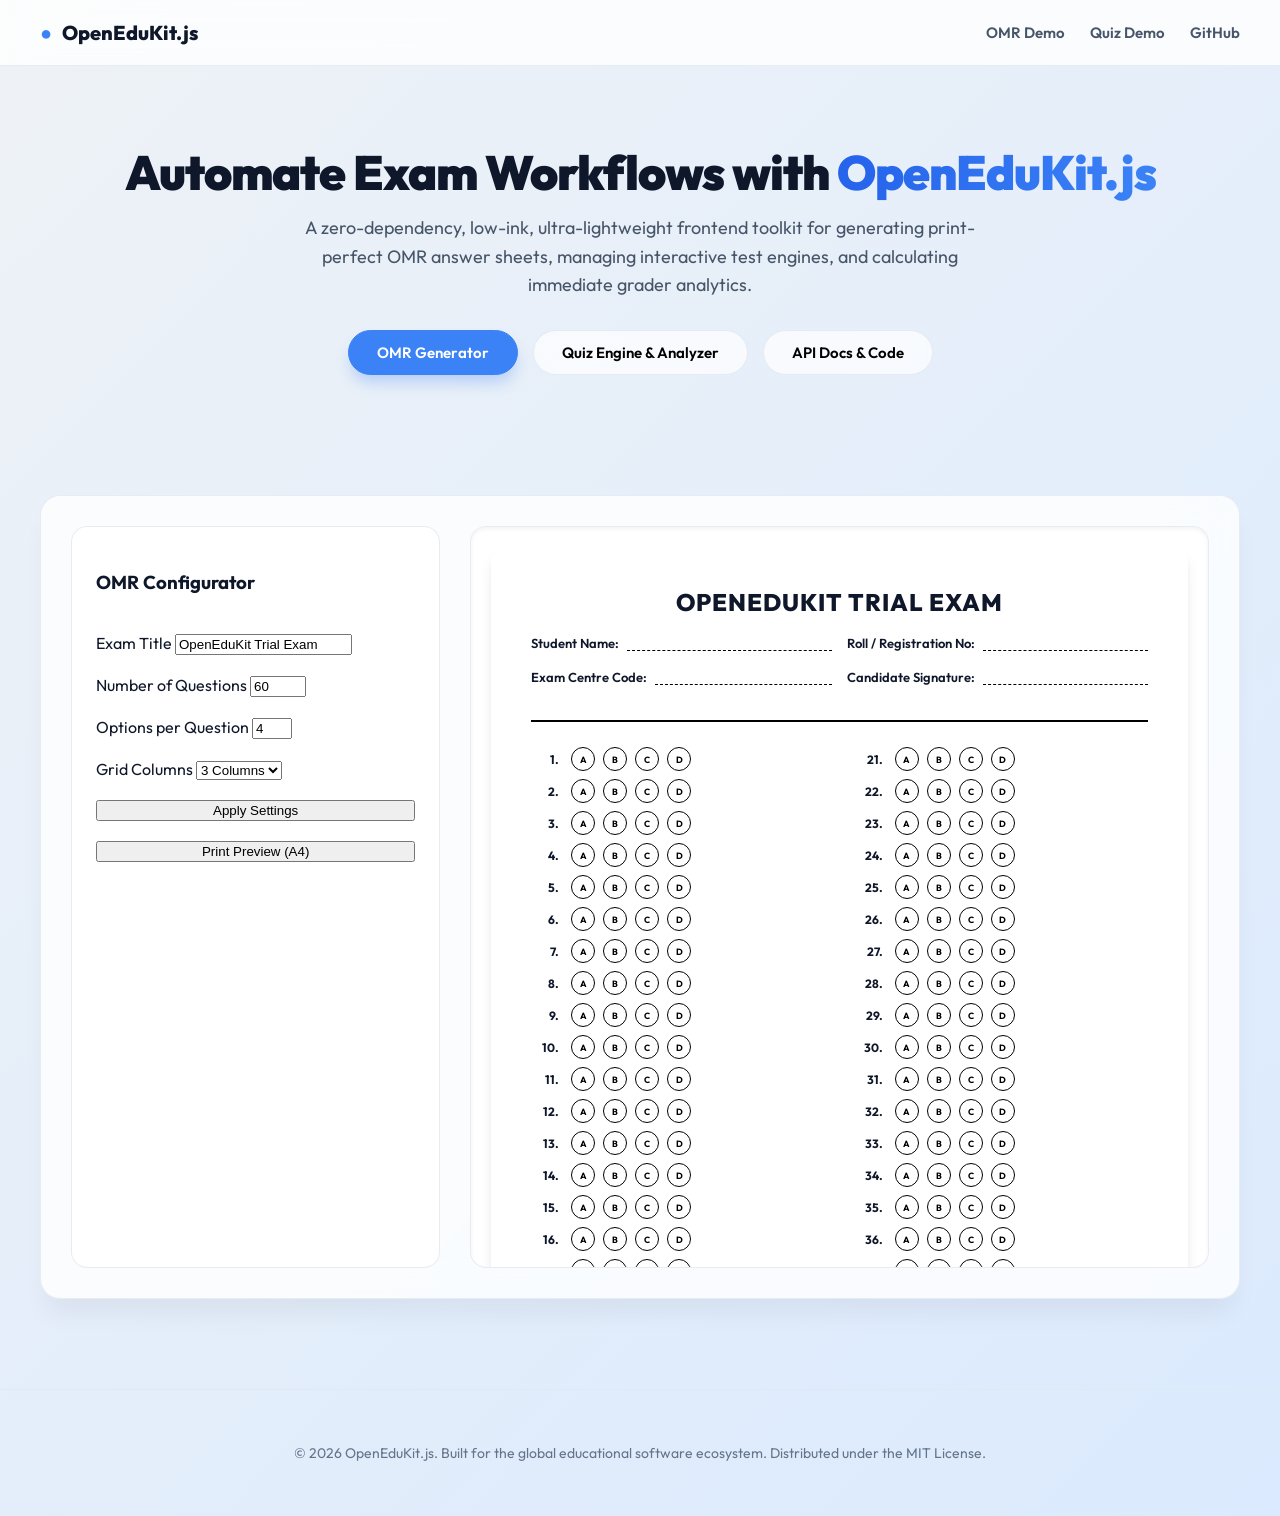
==== docs/index.html @ efcf2f83 "feat: Initial release of OpenEduKit modules and documentation" ====
<!DOCTYPE html>
<html lang="en">
<head>
  <meta charset="UTF-8">
  <meta name="viewport" content="width=device-width, initial-scale=1.0">
  <title>OpenEduKit.js - Lightweight Educational Exam Utilities</title>
  
  <!-- Fonts -->
  <link rel="preconnect" href="https://fonts.googleapis.com">
  <link rel="preconnect" href="https://fonts.gstatic.com" crossorigin>
  <link href="https://fonts.googleapis.com/css2?family=Outfit:wght@400;500;600;700;800;900&family=Fira+Code:wght@400;500&display=swap" rel="stylesheet">
  
  <!-- Import library CSS -->
  <link rel="stylesheet" href="../src/openedukit.css">
  
  <style>
    :root {
      --brand-primary: #3b82f6;
      --brand-dark: #0f172a;
      --brand-light: #f8fafc;
      --card-bg: rgba(255, 255, 255, 0.8);
      --glass-border: rgba(226, 232, 240, 0.8);
    }
    
    body {
      font-family: 'Outfit', sans-serif;
      margin: 0;
      padding: 0;
      background: linear-gradient(135deg, #eef2f6 0%, #dbeafe 100%);
      color: var(--brand-dark);
      min-height: 100vh;
    }
    
    /* Top Navbar */
    .navbar {
      display: flex;
      justify-content: space-between;
      align-items: center;
      padding: 20px 40px;
      background: rgba(255, 255, 255, 0.8);
      backdrop-filter: blur(12px);
      border-bottom: 1px solid var(--glass-border);
      position: sticky;
      top: 0;
      z-index: 100;
    }
    
    .nav-logo {
      font-size: 20px;
      font-weight: 800;
      color: var(--brand-dark);
      display: flex;
      align-items: center;
      gap: 10px;
    }
    
    .nav-logo span {
      color: var(--brand-primary);
    }
    
    .nav-links {
      display: flex;
      gap: 25px;
    }
    
    .nav-link {
      text-decoration: none;
      color: #475569;
      font-weight: 600;
      font-size: 15px;
      transition: color 0.2s;
    }
    
    .nav-link:hover {
      color: var(--brand-primary);
    }
    
    /* Main Layout */
    .container {
      max-width: 1200px;
      margin: 0 auto;
      padding: 40px 20px;
    }
    
    /* Hero Section */
    .hero {
      text-align: center;
      margin-bottom: 50px;
      padding: 40px 0;
    }
    
    .hero h1 {
      font-size: 48px;
      font-weight: 900;
      letter-spacing: -1px;
      margin: 0 0 15px 0;
      line-height: 1.1;
    }
    
    .hero h1 span {
      background: linear-gradient(to right, #2563eb, #3b82f6);
      -webkit-background-clip: text;
      -webkit-text-fill-color: transparent;
    }
    
    .hero p {
      font-size: 18px;
      color: #475569;
      max-width: 700px;
      margin: 0 auto 30px auto;
      line-height: 1.6;
    }
    
    /* Tabs Layout */
    .tabs {
      display: flex;
      justify-content: center;
      gap: 15px;
      margin-bottom: 30px;
    }
    
    .tab-btn {
      padding: 12px 28px;
      border: 1px solid var(--glass-border);
      background: rgba(255, 255, 255, 0.7);
      border-radius: 30px;
      font-weight: 600;
      font-size: 15px;
      font-family: inherit;
      cursor: pointer;
      transition: all 0.25s ease;
      backdrop-filter: blur(8px);
    }
    
    .tab-btn.active {
      background-color: var(--brand-primary);
      color: white;
      border-color: var(--brand-primary);
      box-shadow: 0 10px 15px -3px rgba(59, 130, 246, 0.3);
    }
    
    /* Playground Panels */
    .panel {
      display: none;
      background: var(--card-bg);
      backdrop-filter: blur(16px);
      border: 1px solid var(--glass-border);
      border-radius: 20px;
      padding: 30px;
      box-shadow: 0 20px 25px -5px rgba(0,0,0,0.05);
    }
    
    .panel.active {
      display: block;
    }
    
    /* Custom controls for Playground */
    .playground-grid {
      display: grid;
      grid-template-columns: 1fr 2fr;
      gap: 30px;
    }
    
    @media (max-width: 768px) {
      .playground-grid {
        grid-template-columns: 1fr;
      }
    }
    
    .settings-col {
      background: rgba(255, 255, 255, 0.9);
      padding: 24px;
      border-radius: 16px;
      border: 1px solid var(--glass-border);
      display: flex;
      flex-direction: column;
      gap: 20px;
    }
    
    .display-col {
      background: #ffffff;
      border-radius: 16px;
      border: 1px solid var(--glass-border);
      padding: 20px;
      overflow-y: auto;
      max-height: 700px;
      box-shadow: inset 0 2px 4px 0 rgba(0,0,0,0.05);
    }
    
    .code-block {
      background: #0f172a;
      color: #f8fafc;
      padding: 20px;
      border-radius: 12px;
      font-family: 'Fira Code', monospace;
      font-size: 13px;
      overflow-x: auto;
      line-height: 1.5;
      margin: 15px 0 0 0;
    }

    .footer {
      text-align: center;
      padding: 40px 0;
      color: #64748b;
      font-size: 14px;
      margin-top: 50px;
      border-top: 1px solid var(--glass-border);
    }
  </style>
</head>
<body>

  <!-- Navbar -->
  <header class="navbar">
    <div class="nav-logo">
      <span>●</span> OpenEduKit.js
    </div>
    <nav class="nav-links">
      <a href="../examples/01-omr-generator.html" class="nav-link">OMR Demo</a>
      <a href="../examples/02-quiz-module.html" class="nav-link">Quiz Demo</a>
      <a href="https://github.com" class="nav-link" target="_blank">GitHub</a>
    </nav>
  </header>

  <main class="container">
    
    <!-- Hero -->
    <section class="hero">
      <h1>Automate Exam Workflows with <span>OpenEduKit.js</span></h1>
      <p>A zero-dependency, low-ink, ultra-lightweight frontend toolkit for generating print-perfect OMR answer sheets, managing interactive test engines, and calculating immediate grader analytics.</p>
      
      <!-- Tabs to switch playground -->
      <div class="tabs">
        <button class="tab-btn active" onclick="switchTab('omr')">OMR Generator</button>
        <button class="tab-btn" onclick="switchTab('quiz')">Quiz Engine & Analyzer</button>
        <button class="tab-btn" onclick="switchTab('docs')">API Docs & Code</button>
      </div>
    </section>

    <!-- Panel 1: OMR Generator Playground -->
    <section id="panel-omr" class="panel active">
      <div class="playground-grid">
        <div class="settings-col">
          <h3>OMR Configurator</h3>
          
          <div class="form-group">
            <label for="p-title">Exam Title</label>
            <input type="text" id="p-title" value="OpenEduKit Trial Exam">
          </div>
          
          <div class="form-group">
            <label for="p-qs">Number of Questions</label>
            <input type="number" id="p-qs" value="60" min="5" max="150">
          </div>
          
          <div class="form-group">
            <label for="p-opts">Options per Question</label>
            <input type="number" id="p-opts" value="4" min="2" max="6">
          </div>

          <div class="form-group">
            <label for="p-cols">Grid Columns</label>
            <select id="p-cols">
              <option value="2">2 Columns</option>
              <option value="3" selected>3 Columns</option>
              <option value="4">4 Columns</option>
            </select>
          </div>

          <button class="action-btn" onclick="buildPlaygroundOMR()">Apply Settings</button>
          <button class="action-btn secondary" onclick="window.print()">Print Preview (A4)</button>
        </div>

        <div class="display-col" id="playground-omr-output">
          <!-- OMR sheet gets rendered here -->
        </div>
      </div>
    </section>

    <!-- Panel 2: Quiz Engine & Analyzer Playground -->
    <section id="panel-quiz" class="panel">
      <div class="playground-grid">
        <div class="settings-col">
          <h3>Active Test Engine</h3>
          <p style="font-size: 13px; color: var(--text-secondary); margin: 0;">
            This panel shows the interactive screen quiz. Answer all questions to see the integrated performance summary and scorecard calculations in real-time.
          </p>
          <button class="action-btn" onclick="resetPlaygroundQuiz()">Restart Quiz</button>
        </div>

        <div class="display-col">
          <div id="playground-quiz-output"></div>
          <div id="playground-analyzer-output" style="display: none;"></div>
        </div>
      </div>
    </section>

    <!-- Panel 3: API Docs & Code Documentation -->
    <section id="panel-docs" class="panel">
      <h2>Integration Documentation</h2>
      <p>Integrate <strong>OpenEduKit.js</strong> directly into your HTML pages with simple script source tags:</p>

      <h3>1. Dynamic OMR Sheet Generator API</h3>
      <pre class="code-block">
// Initialize OMR generation
OpenEduKit.generateOMR({
  containerId: 'omr-container',
  title: 'FINAL TERM BIOLOGY EXAM',
  totalQuestions: 90,
  optionsPerQuestion: 4,
  columns: 3,
  interactive: true
});
      </pre>

      <h3>2. JSON-Driven Quiz Module API</h3>
      <pre class="code-block">
// Setup interactive digital quiz
const engine = new OpenEduKit.QuizEngine({
  containerId: 'quiz-container',
  quizData: {
    quizTitle: "Science Exam",
    questions: [
      { id: 1, questionText: "Water formula?", options: ["H2O", "CO2"], correctAnswerIndex: 0 }
    ]
  },
  onComplete: (responses) => {
    console.log("Responses submitted:", responses);
  }
});
engine.init();
      </pre>

      <h3>3. Scorecard & Response Analyzer API</h3>
      <pre class="code-block">
// Grade responses and display reports
const report = OpenEduKit.analyzeExam(questionsList, studentResponses);
console.log(report.percentage); // e.g. 85.5

// Render report scorecard to dashboard
OpenEduKit.renderReportHTML('report-container', report);
      </pre>
    </section>

  </main>

  <footer class="footer">
    <p>© 2026 OpenEduKit.js. Built for the global educational software ecosystem. Distributed under the MIT License.</p>
  </footer>

  <!-- Load library scripts -->
  <script src="../src/omr-generator.js"></script>
  <script src="../src/quiz-engine.js"></script>
  <script src="../src/exam-analyzer.js"></script>
  
  <!-- Load Demo Controller -->
  <script src="demo.js"></script>

</body>
</html>
---- src/openedukit.css ----
/* 
  OpenEduKit.css - Modern Design System for Digital Quizzes and Low-Ink Print OMR Sheets
  Author: OpenEduKit Community
  License: MIT
*/

:root {
  /* Color Palette - Premium Slate & Blue (Screen Mode) */
  --primary-color: #2563eb;
  --primary-hover: #1d4ed8;
  --bg-color: #f8fafc;
  --surface-color: #ffffff;
  --text-primary: #0f172a;
  --text-secondary: #475569;
  --border-color: #e2e8f0;
  --success: #16a34a;
  --error: #dc2626;
  --accent: #f59e0b;
  --shadow-sm: 0 1px 2px 0 rgb(0 0 0 / 0.05);
  --shadow-md: 0 4px 6px -1px rgb(0 0 0 / 0.1), 0 2px 4px -2px rgb(0 0 0 / 0.1);
  --shadow-lg: 0 10px 15px -3px rgb(0 0 0 / 0.1), 0 4px 6px -4px rgb(0 0 0 / 0.1);
  --radius-sm: 6px;
  --radius-md: 12px;
  --radius-lg: 16px;
}

/* Base Styles for Screen */
body.openedukit-quiz-mode {
  font-family: 'Outfit', 'Inter', -apple-system, BlinkMacSystemFont, "Segoe UI", Roboto, sans-serif;
  background-color: var(--bg-color);
  color: var(--text-primary);
  margin: 0;
  padding: 20px;
  line-height: 1.5;
}

/* OMR Sheet Styles (Screen and General Preview) */
.omr-sheet-container {
  max-width: 800px;
  margin: 0 auto;
  background: #fff;
  padding: 40px;
  box-shadow: var(--shadow-lg);
  border-radius: var(--radius-md);
  box-sizing: border-box;
}

.omr-header {
  border-bottom: 2px solid #000;
  padding-bottom: 20px;
  margin-bottom: 25px;
}

.omr-title {
  text-align: center;
  font-size: 24px;
  font-weight: 800;
  margin: 0 0 15px 0;
  text-transform: uppercase;
  letter-spacing: 1px;
}

.omr-meta-grid {
  display: grid;
  grid-template-columns: repeat(2, 1fr);
  gap: 15px;
  margin-bottom: 15px;
}

.omr-meta-field {
  display: flex;
  align-items: flex-end;
  font-size: 13px;
  font-weight: 600;
}

.omr-meta-field label {
  margin-right: 8px;
  white-space: nowrap;
}

.omr-meta-field .line {
  flex-grow: 1;
  border-bottom: 1px dashed #000;
  height: 18px;
}

/* OMR Grid Layout */
.omr-grid {
  display: grid;
  grid-template-columns: repeat(auto-fit, minmax(220px, 1fr));
  gap: 30px;
}

.omr-column {
  display: flex;
  flex-direction: column;
}

.omr-row {
  display: flex;
  align-items: center;
  margin-bottom: 8px;
  font-size: 12px;
}

.omr-q-num {
  width: 28px;
  font-weight: bold;
  text-align: right;
  margin-right: 12px;
}

.omr-bubbles {
  display: flex;
  gap: 8px;
}

.omr-bubble {
  width: 22px;
  height: 22px;
  border: 1px solid #000;
  border-radius: 50%;
  display: flex;
  align-items: center;
  justify-content: center;
  font-size: 9px;
  font-weight: 700;
  color: #000;
  user-select: none;
  cursor: pointer;
  background-color: transparent;
  transition: background-color 0.15s ease, color 0.15s ease;
}

/* Fill effect when clicked/completed in interactive preview mode */
.omr-bubble.filled {
  background-color: #000 !important;
  color: #fff !important;
}

/* Quiz Interface Layout */
.quiz-container {
  max-width: 680px;
  margin: 40px auto;
  background: var(--surface-color);
  border: 1px solid var(--border-color);
  box-shadow: var(--shadow-md);
  border-radius: var(--radius-lg);
  padding: 30px;
  transition: transform 0.3s ease;
}

.quiz-header {
  margin-bottom: 25px;
}

.quiz-progress-bar-bg {
  width: 100%;
  height: 6px;
  background-color: var(--border-color);
  border-radius: 3px;
  overflow: hidden;
  margin-top: 10px;
}

.quiz-progress-bar-fill {
  height: 100%;
  background-color: var(--primary-color);
  width: 0%;
  transition: width 0.3s cubic-bezier(0.4, 0, 0.2, 1);
}

.quiz-question-box {
  margin-bottom: 30px;
}

.quiz-question-text {
  font-size: 18px;
  font-weight: 600;
  color: var(--text-primary);
  margin-bottom: 20px;
}

.quiz-options-list {
  display: flex;
  flex-direction: column;
  gap: 12px;
}

.quiz-option-item {
  display: flex;
  align-items: center;
  padding: 14px 18px;
  border: 1px solid var(--border-color);
  border-radius: var(--radius-md);
  background-color: var(--surface-color);
  cursor: pointer;
  font-size: 15px;
  font-weight: 500;
  transition: all 0.2s ease;
}

.quiz-option-item:hover {
  border-color: var(--primary-color);
  background-color: #eff6ff;
}

.quiz-option-item.selected {
  border-color: var(--primary-color);
  background-color: #dbeafe;
  color: var(--primary-hover);
}

.quiz-option-badge {
  display: inline-flex;
  align-items: center;
  justify-content: center;
  width: 28px;
  height: 28px;
  border-radius: 50%;
  background-color: var(--bg-color);
  color: var(--text-secondary);
  font-weight: 700;
  font-size: 13px;
  margin-right: 14px;
  flex-shrink: 0;
  transition: all 0.2s ease;
}

.quiz-option-item.selected .quiz-option-badge {
  background-color: var(--primary-color);
  color: #fff;
}

.quiz-footer {
  display: flex;
  justify-content: space-between;
  align-items: center;
  border-top: 1px solid var(--border-color);
  padding-top: 20px;
}

.quiz-btn {
  font-family: inherit;
  font-size: 14px;
  font-weight: 600;
  padding: 10px 20px;
  border-radius: var(--radius-sm);
  border: none;
  cursor: pointer;
  transition: all 0.2s ease;
}

.quiz-btn-primary {
  background-color: var(--primary-color);
  color: #fff;
}

.quiz-btn-primary:hover {
  background-color: var(--primary-hover);
}

.quiz-btn-secondary {
  background-color: transparent;
  color: var(--text-secondary);
  border: 1px solid var(--border-color);
}

.quiz-btn-secondary:hover {
  background-color: var(--bg-color);
  color: var(--text-primary);
}

.quiz-btn:disabled {
  opacity: 0.5;
  cursor: not-allowed;
}

/* Report Summary Card Styles */
.report-card {
  max-width: 600px;
  margin: 30px auto;
  background: var(--surface-color);
  border: 1px solid var(--border-color);
  border-radius: var(--radius-lg);
  padding: 30px;
  box-shadow: var(--shadow-md);
}

.report-title {
  font-size: 22px;
  font-weight: 700;
  text-align: center;
  margin-bottom: 20px;
}

.report-stats-grid {
  display: grid;
  grid-template-columns: repeat(3, 1fr);
  gap: 15px;
  text-align: center;
  margin-bottom: 25px;
}

.report-stat-box {
  background: var(--bg-color);
  padding: 15px;
  border-radius: var(--radius-md);
}

.report-stat-val {
  font-size: 24px;
  font-weight: 800;
}

.report-stat-val.correct { color: var(--success); }
.report-stat-val.incorrect { color: var(--error); }
.report-stat-val.score { color: var(--primary-color); }

.report-stat-lbl {
  font-size: 11px;
  color: var(--text-secondary);
  text-transform: uppercase;
  letter-spacing: 0.5px;
  margin-top: 5px;
}

/* --- PRINT RULES (Critical for Low-Ink OMR) --- */
@media print {
  /* Hide unnecessary web elements, header, footers */
  body, .no-print, button, .quiz-container, .report-card {
    display: none !important;
  }
  
  /* Reset document for clean background */
  html, body {
    background-color: #fff !important;
    color: #000 !important;
    margin: 0 !important;
    padding: 0 !important;
    -webkit-print-color-adjust: exact;
    print-color-adjust: exact;
  }

  /* Force OMR container to fit exactly in portrait A4 page boundaries */
  .omr-sheet-container {
    width: 100% !important;
    max-width: none !important;
    margin: 0 !important;
    padding: 10mm 15mm !important; /* Proper printing padding */
    box-shadow: none !important;
    border: none !important;
    page-break-after: avoid;
    page-break-inside: avoid;
    box-sizing: border-box;
  }

  /* Force grid structures to stay in place */
  .omr-grid {
    display: grid !important;
    grid-template-columns: repeat(3, 1fr) !important; /* Standard 3 column layout for physical paper sheets */
    column-gap: 20px !important;
    row-gap: 5px !important;
  }

  /* Prevent row orphans */
  .omr-row {
    page-break-inside: avoid !important;
    break-inside: avoid !important;
  }

  /* Styling adjustments for exact low-ink representation */
  .omr-bubble {
    border: 1px solid #000 !important;
    background-color: transparent !important;
    color: #000 !important;
  }

  .omr-meta-field .line {
    border-bottom: 1px solid #000 !important;
  }
}
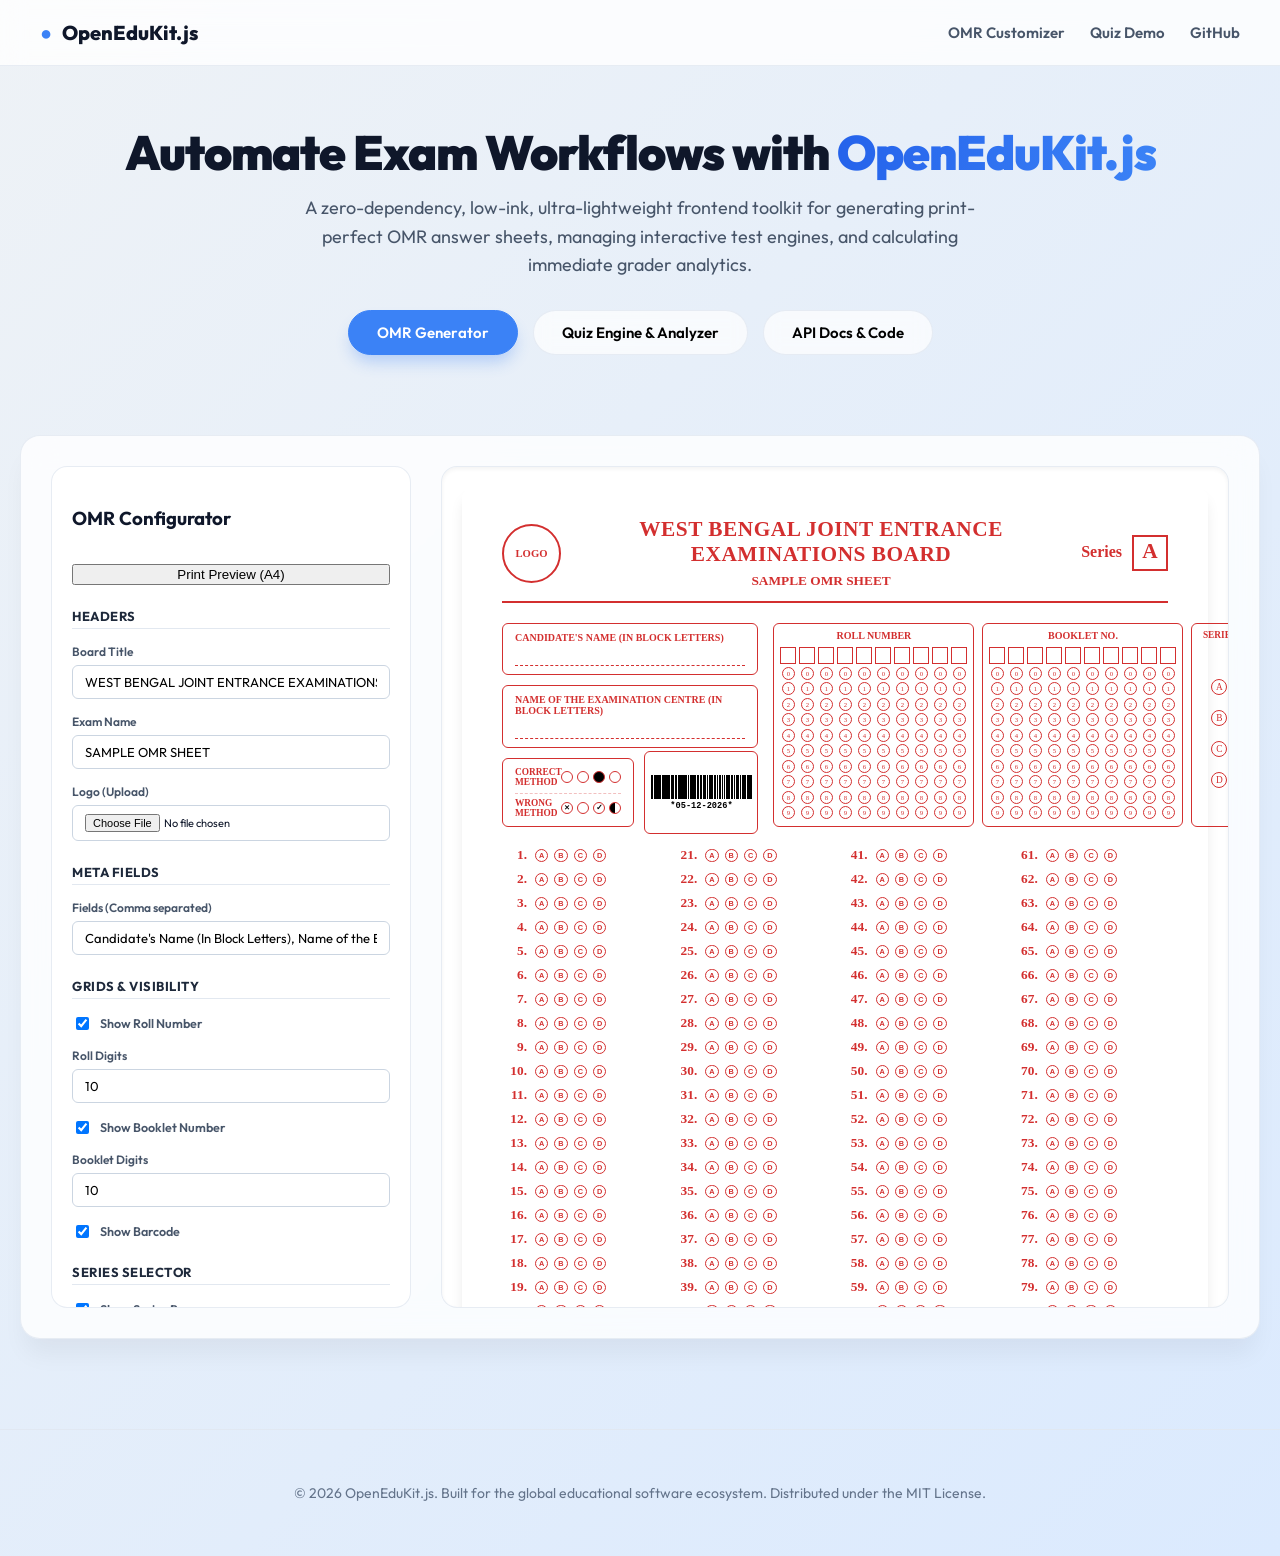
==== commit b5b1c534: "feat: add OMR configuration parameters, logo upload, and series array customization support" ====
--- a/docs/index.html
+++ b/docs/index.html
@@ -77,7 +77,7 @@
     
     /* Main Layout */
     .container {
-      max-width: 1200px;
+      max-width: 1300px;
       margin: 0 auto;
       padding: 40px 20px;
     }
@@ -85,8 +85,8 @@
     /* Hero Section */
     .hero {
       text-align: center;
-      margin-bottom: 50px;
-      padding: 40px 0;
+      margin-bottom: 30px;
+      padding: 20px 0;
     }
     
     .hero h1 {
@@ -157,11 +157,11 @@
     /* Custom controls for Playground */
     .playground-grid {
       display: grid;
-      grid-template-columns: 1fr 2fr;
+      grid-template-columns: 360px 1fr;
       gap: 30px;
     }
     
-    @media (max-width: 768px) {
+    @media (max-width: 900px) {
       .playground-grid {
         grid-template-columns: 1fr;
       }
@@ -169,12 +169,25 @@
     
     .settings-col {
       background: rgba(255, 255, 255, 0.9);
-      padding: 24px;
+      padding: 20px;
       border-radius: 16px;
       border: 1px solid var(--glass-border);
       display: flex;
       flex-direction: column;
-      gap: 20px;
+      gap: 15px;
+      max-height: 800px;
+      overflow-y: auto;
+    }
+
+    .section-lbl {
+      font-size: 13px;
+      font-weight: 700;
+      color: #1e293b;
+      margin-top: 8px;
+      border-bottom: 1px solid #e2e8f0;
+      padding-bottom: 4px;
+      text-transform: uppercase;
+      letter-spacing: 0.5px;
     }
     
     .display-col {
@@ -183,8 +196,38 @@
       border: 1px solid var(--glass-border);
       padding: 20px;
       overflow-y: auto;
-      max-height: 700px;
+      max-height: 800px;
       box-shadow: inset 0 2px 4px 0 rgba(0,0,0,0.05);
+    }
+
+    .form-group {
+      display: flex;
+      flex-direction: column;
+      gap: 6px;
+    }
+    
+    .form-group label {
+      font-size: 12px;
+      font-weight: 600;
+      color: #475569;
+    }
+    
+    .form-group input, .form-group select {
+      padding: 8px 12px;
+      border: 1px solid #cbd5e1;
+      border-radius: 6px;
+      font-family: inherit;
+      font-size: 13px;
+    }
+
+    .checkbox-row {
+      display: flex;
+      align-items: center;
+      gap: 8px;
+      font-size: 12.5px;
+      font-weight: 600;
+      color: #475569;
+      cursor: pointer;
     }
     
     .code-block {
@@ -207,6 +250,26 @@
       margin-top: 50px;
       border-top: 1px solid var(--glass-border);
     }
+
+    /* Print overrides to hide customizer panel */
+    @media print {
+      .navbar, .hero, .settings-col, .footer {
+        display: none !important;
+      }
+      .playground-grid {
+        grid-template-columns: 1fr !important;
+      }
+      .display-col {
+        border: none !important;
+        box-shadow: none !important;
+        padding: 0 !important;
+        max-height: none !important;
+        overflow: visible !important;
+      }
+      body {
+        background-color: #fff !important;
+      }
+    }
   </style>
 </head>
 <body>
@@ -217,9 +280,9 @@
       <span>●</span> OpenEduKit.js
     </div>
     <nav class="nav-links">
-      <a href="../examples/01-omr-generator.html" class="nav-link">OMR Demo</a>
+      <a href="../examples/01-omr-generator.html" class="nav-link">OMR Customizer</a>
       <a href="../examples/02-quiz-module.html" class="nav-link">Quiz Demo</a>
-      <a href="https://github.com" class="nav-link" target="_blank">GitHub</a>
+      <a href="https://github.com/dilshan0786/OpenEduKit" class="nav-link" target="_blank">GitHub</a>
     </nav>
   </header>
 
@@ -243,33 +306,82 @@
       <div class="playground-grid">
         <div class="settings-col">
           <h3>OMR Configurator</h3>
+          <button class="action-btn secondary" onclick="window.print()">Print Preview (A4)</button>
+
+          <div class="section-lbl">Headers</div>
+          <div class="form-group">
+            <label for="p-board">Board Title</label>
+            <input type="text" id="p-board" value="WEST BENGAL JOINT ENTRANCE EXAMINATIONS BOARD">
+          </div>
           
           <div class="form-group">
-            <label for="p-title">Exam Title</label>
-            <input type="text" id="p-title" value="OpenEduKit Trial Exam">
-          </div>
+            <label for="p-title">Exam Name</label>
+            <input type="text" id="p-title" value="SAMPLE OMR SHEET">
+          </div>
+
+          <div class="form-group">
+            <label>Logo (Upload)</label>
+            <input type="file" id="p-logo-file" accept="image/*" style="font-size: 11px;">
+          </div>
+
+          <div class="section-lbl">Meta Fields</div>
+          <div class="form-group">
+            <label for="p-meta">Fields (Comma separated)</label>
+            <input type="text" id="p-meta" value="Candidate's Name (In Block Letters), Name of the Examination Centre (In Block Letters)">
+          </div>
+
+          <div class="section-lbl">Grids & Visibility</div>
           
+          <label class="checkbox-row">
+            <input type="checkbox" id="p-show-roll" checked> Show Roll Number
+          </label>
+          <div class="form-group" id="p-roll-opt">
+            <label for="p-roll-digits">Roll Digits</label>
+            <input type="number" id="p-roll-digits" value="10" min="1" max="15">
+          </div>
+
+          <label class="checkbox-row">
+            <input type="checkbox" id="p-show-booklet" checked> Show Booklet Number
+          </label>
+          <div class="form-group" id="p-booklet-opt">
+            <label for="p-booklet-digits">Booklet Digits</label>
+            <input type="number" id="p-booklet-digits" value="10" min="1" max="15">
+          </div>
+
+          <label class="checkbox-row">
+            <input type="checkbox" id="p-show-barcode" checked> Show Barcode
+          </label>
+
+          <div class="section-lbl">Series Selector</div>
+          <label class="checkbox-row">
+            <input type="checkbox" id="p-show-series" checked> Show Series Box
+          </label>
+          <div id="p-series-opt">
+            <div class="form-group">
+              <label for="p-series-list">Series Letters</label>
+              <input type="text" id="p-series-list" value="A, B, C, D, E, F, G, H, I, J">
+            </div>
+            <div class="form-group" style="margin-top: 5px;">
+              <label for="p-series-val">Highlighted Series</label>
+              <input type="text" id="p-series-val" value="A" maxlength="1">
+            </div>
+          </div>
+
+          <div class="section-lbl">Layout Sizes</div>
           <div class="form-group">
             <label for="p-qs">Number of Questions</label>
-            <input type="number" id="p-qs" value="60" min="5" max="150">
-          </div>
-          
-          <div class="form-group">
-            <label for="p-opts">Options per Question</label>
+            <input type="number" id="p-qs" value="100" min="5" max="150">
+          </div>
+          <div class="form-group">
+            <label for="p-opts">Options per Q</label>
             <input type="number" id="p-opts" value="4" min="2" max="6">
           </div>
-
-          <div class="form-group">
-            <label for="p-cols">Grid Columns</label>
-            <select id="p-cols">
-              <option value="2">2 Columns</option>
-              <option value="3" selected>3 Columns</option>
-              <option value="4">4 Columns</option>
-            </select>
+          <div class="form-group">
+            <label for="p-cols">Columns</label>
+            <input type="number" id="p-cols" value="5" min="1" max="6">
           </div>
 
           <button class="action-btn" onclick="buildPlaygroundOMR()">Apply Settings</button>
-          <button class="action-btn secondary" onclick="window.print()">Print Preview (A4)</button>
         </div>
 
         <div class="display-col" id="playground-omr-output">
@@ -303,13 +415,22 @@
 
       <h3>1. Dynamic OMR Sheet Generator API</h3>
       <pre class="code-block">
-// Initialize OMR generation
+// Initialize OMR generation with customizable meta blocks and series lists
 OpenEduKit.generateOMR({
   containerId: 'omr-container',
-  title: 'FINAL TERM BIOLOGY EXAM',
-  totalQuestions: 90,
+  boardTitle: 'WEST BENGAL JOINT ENTRANCE EXAMINATIONS BOARD',
+  examTitle: 'SAMPLE OMR SHEET',
+  metaFields: ['Student Name', 'Roll Number', 'Subject'],
+  logoUrl: 'path/to/logo.png',
+  showRollNumber: true,
+  rollNumberDigits: 10,
+  showBarcode: true,
+  showSeries: true,
+  seriesList: ['A', 'B', 'C', 'D', 'E', 'F', 'G', 'H', 'I', 'J'],
+  seriesLetter: 'A',
+  totalQuestions: 100,
   optionsPerQuestion: 4,
-  columns: 3,
+  columns: 5,
   interactive: true
 });
       </pre>
--- a/src/openedukit.css
+++ b/src/openedukit.css
@@ -1,5 +1,5 @@
 /* 
-  OpenEduKit.css - Modern Design System for Digital Quizzes and Low-Ink Print OMR Sheets
+  OpenEduKit.css - Modern Design System for Digital Quizzes and High-Fidelity OMR Sheets
   Author: OpenEduKit Community
   License: MIT
 */
@@ -22,6 +22,9 @@
   --radius-sm: 6px;
   --radius-md: 12px;
   --radius-lg: 16px;
+
+  /* OMR Core Brand Color (Authentic Exam Red) */
+  --omr-theme-color: #d32f2f;
 }
 
 /* Base Styles for Screen */
@@ -34,109 +37,273 @@
   line-height: 1.5;
 }
 
-/* OMR Sheet Styles (Screen and General Preview) */
+/* --- HIGH-FIDELITY EXAM OMR CONTAINER --- */
 .omr-sheet-container {
-  max-width: 800px;
+  max-width: 820px;
   margin: 0 auto;
   background: #fff;
-  padding: 40px;
+  padding: 30px 40px;
   box-shadow: var(--shadow-lg);
   border-radius: var(--radius-md);
   box-sizing: border-box;
+  font-family: 'Times New Roman', Times, serif;
+  color: var(--omr-theme-color);
 }
 
 .omr-header {
-  border-bottom: 2px solid #000;
-  padding-bottom: 20px;
+  display: flex;
+  justify-content: space-between;
+  align-items: center;
+  border-bottom: 2.5px solid var(--omr-theme-color);
+  padding-bottom: 12px;
+  margin-bottom: 20px;
+}
+
+.omr-header-text {
+  text-align: center;
+  flex: 1;
+}
+
+.omr-header-text h2 {
+  font-size: 16pt;
+  font-weight: bold;
+  margin: 0;
+  letter-spacing: 0.5px;
+  text-transform: uppercase;
+}
+
+.omr-header-text h4 {
+  font-size: 10pt;
+  margin: 6px 0 0 0;
+  font-weight: bold;
+  text-transform: uppercase;
+}
+
+.omr-series-box {
+  text-align: right;
+  font-weight: bold;
+  font-size: 12pt;
+}
+
+.omr-series-value {
+  font-size: 16pt;
+  border: 2px solid var(--omr-theme-color);
+  padding: 2px;
+  display: inline-block;
+  margin-left: 6px;
+  min-width: 28px;
+  height: 28px;
+  text-align: center;
+  vertical-align: middle;
+}
+
+/* OMR Content Layout */
+.omr-main-top {
+  display: grid;
+  grid-template-columns: 1.2fr 1fr;
+  gap: 15px;
+  margin-bottom: 20px;
+}
+
+.omr-left-column {
+  display: flex;
+  flex-direction: column;
+  gap: 10px;
+}
+
+.omr-input-group {
+  border: 1px solid var(--omr-theme-color);
+  padding: 8px 12px;
+  border-radius: 6px;
+}
+
+.omr-label {
+  font-size: 7.5pt;
+  font-weight: bold;
+  text-transform: uppercase;
+  margin-bottom: 4px;
+  display: block;
+}
+
+.omr-input-line {
+  border-bottom: 1.5px dashed var(--omr-theme-color);
+  height: 18px;
+}
+
+/* Method Instructions Layout */
+.omr-methods-box {
+  border: 1px solid var(--omr-theme-color);
+  padding: 8px 12px;
+  border-radius: 6px;
+  display: flex;
+  flex-direction: column;
+  gap: 6px;
+  font-size: 7pt;
+}
+
+.omr-method-row {
+  display: flex;
+  align-items: center;
+  justify-content: space-between;
+}
+
+.omr-method-row.wrong {
+  border-top: 1px dashed rgba(211, 47, 47, 0.3);
+  padding-top: 4px;
+}
+
+.omr-method-visuals {
+  display: flex;
+  gap: 4px;
+  align-items: center;
+}
+
+.omr-method-dot {
+  width: 10px;
+  height: 10px;
+  border: 1px solid var(--omr-theme-color);
+  border-radius: 50%;
+}
+
+.omr-method-dot.filled {
+  background-color: #000;
+}
+
+/* Barcode Render style */
+.omr-barcode-box {
+  border: 1px solid var(--omr-theme-color);
+  padding: 6px;
+  border-radius: 6px;
+  height: 100%;
+  display: flex;
+  flex-direction: column;
+  justify-content: center;
+  align-items: center;
+  gap: 2px;
+}
+
+/* Right Coding Grids */
+.omr-right-column {
+  display: flex;
+  gap: 8px;
+  justify-content: flex-end;
+}
+
+.omr-coding-grid {
+  border: 1px solid var(--omr-theme-color);
+  padding: 6px;
+  border-radius: 6px;
+  text-align: center;
+}
+
+.omr-coding-grid span {
+  font-size: 7.5pt;
+  font-weight: bold;
+  display: block;
+  margin-bottom: 6px;
+  text-transform: uppercase;
+}
+
+.omr-coding-columns {
+  display: flex;
+  gap: 3px;
+}
+
+.omr-coding-col {
+  display: flex;
+  flex-direction: column;
+  gap: 2.5px;
+  align-items: center;
+}
+
+.omr-coding-cell {
+  width: 14px;
+  height: 15px;
+  border: 1px solid var(--omr-theme-color);
+}
+
+.omr-coding-bubble {
+  width: 11px;
+  height: 11px;
+  border: 1px solid var(--omr-theme-color);
+  border-radius: 50%;
+  font-size: 5pt;
+  display: flex;
+  align-items: center;
+  justify-content: center;
+  color: var(--omr-theme-color);
+  cursor: pointer;
+  user-select: none;
+}
+
+.omr-coding-bubble.filled {
+  background-color: #000 !important;
+  color: #fff !important;
+}
+
+/* Question OMR Bubbles Grid */
+.omr-bubble-grid-container {
+  display: grid;
+  grid-template-columns: repeat(auto-fit, minmax(130px, 1fr));
+  gap: 15px;
   margin-bottom: 25px;
 }
 
-.omr-title {
-  text-align: center;
-  font-size: 24px;
-  font-weight: 800;
-  margin: 0 0 15px 0;
-  text-transform: uppercase;
-  letter-spacing: 1px;
-}
-
-.omr-meta-grid {
-  display: grid;
-  grid-template-columns: repeat(2, 1fr);
-  gap: 15px;
-  margin-bottom: 15px;
-}
-
-.omr-meta-field {
-  display: flex;
-  align-items: flex-end;
-  font-size: 13px;
-  font-weight: 600;
-}
-
-.omr-meta-field label {
-  margin-right: 8px;
-  white-space: nowrap;
-}
-
-.omr-meta-field .line {
-  flex-grow: 1;
-  border-bottom: 1px dashed #000;
-  height: 18px;
-}
-
-/* OMR Grid Layout */
-.omr-grid {
-  display: grid;
-  grid-template-columns: repeat(auto-fit, minmax(220px, 1fr));
-  gap: 30px;
-}
-
-.omr-column {
+.omr-bubble-col {
   display: flex;
   flex-direction: column;
-}
-
-.omr-row {
-  display: flex;
-  align-items: center;
-  margin-bottom: 8px;
-  font-size: 12px;
-}
-
-.omr-q-num {
-  width: 28px;
-  font-weight: bold;
+  gap: 8px;
+}
+
+.omr-bubble-row {
+  display: flex;
+  align-items: center;
+  gap: 8px;
+  font-size: 10pt;
+}
+
+.omr-qnum {
+  width: 25px;
   text-align: right;
-  margin-right: 12px;
+  font-weight: bold;
 }
 
 .omr-bubbles {
   display: flex;
-  gap: 8px;
+  gap: 6px;
 }
 
 .omr-bubble {
-  width: 22px;
-  height: 22px;
-  border: 1px solid #000;
+  width: 0.3cm;
+  height: 0.3cm;
+  border: 1px solid var(--omr-theme-color);
   border-radius: 50%;
   display: flex;
   align-items: center;
   justify-content: center;
-  font-size: 9px;
-  font-weight: 700;
-  color: #000;
+  font-size: 5.5pt;
+  font-weight: bold;
+  color: var(--omr-theme-color);
   user-select: none;
   cursor: pointer;
   background-color: transparent;
   transition: background-color 0.15s ease, color 0.15s ease;
-}
-
-/* Fill effect when clicked/completed in interactive preview mode */
+  font-family: Arial, sans-serif;
+}
+
 .omr-bubble.filled {
   background-color: #000 !important;
   color: #fff !important;
+}
+
+/* Footer elements */
+.omr-footer {
+  border-top: 1.5px solid var(--omr-theme-color);
+  padding-top: 15px;
+  display: flex;
+  justify-content: space-between;
+  font-size: 9pt;
+  font-weight: bold;
 }
 
 /* Quiz Interface Layout */
@@ -348,7 +515,7 @@
     width: 100% !important;
     max-width: none !important;
     margin: 0 !important;
-    padding: 10mm 15mm !important; /* Proper printing padding */
+    padding: 8mm 10mm !important; /* Proper printing padding */
     box-shadow: none !important;
     border: none !important;
     page-break-after: avoid;
@@ -357,27 +524,27 @@
   }
 
   /* Force grid structures to stay in place */
-  .omr-grid {
+  .omr-bubble-grid-container {
     display: grid !important;
-    grid-template-columns: repeat(3, 1fr) !important; /* Standard 3 column layout for physical paper sheets */
-    column-gap: 20px !important;
+    grid-template-columns: repeat(5, 1fr) !important; /* Standard 5 column layout for physical paper sheets */
+    column-gap: 12px !important;
     row-gap: 5px !important;
   }
 
   /* Prevent row orphans */
-  .omr-row {
+  .omr-bubble-row {
     page-break-inside: avoid !important;
     break-inside: avoid !important;
   }
 
   /* Styling adjustments for exact low-ink representation */
   .omr-bubble {
-    border: 1px solid #000 !important;
+    border: 1px solid var(--omr-theme-color) !important;
     background-color: transparent !important;
-    color: #000 !important;
-  }
-
-  .omr-meta-field .line {
-    border-bottom: 1px solid #000 !important;
-  }
-}
+    color: var(--omr-theme-color) !important;
+  }
+
+  .omr-input-line {
+    border-bottom: 1.5px solid var(--omr-theme-color) !important;
+  }
+}
